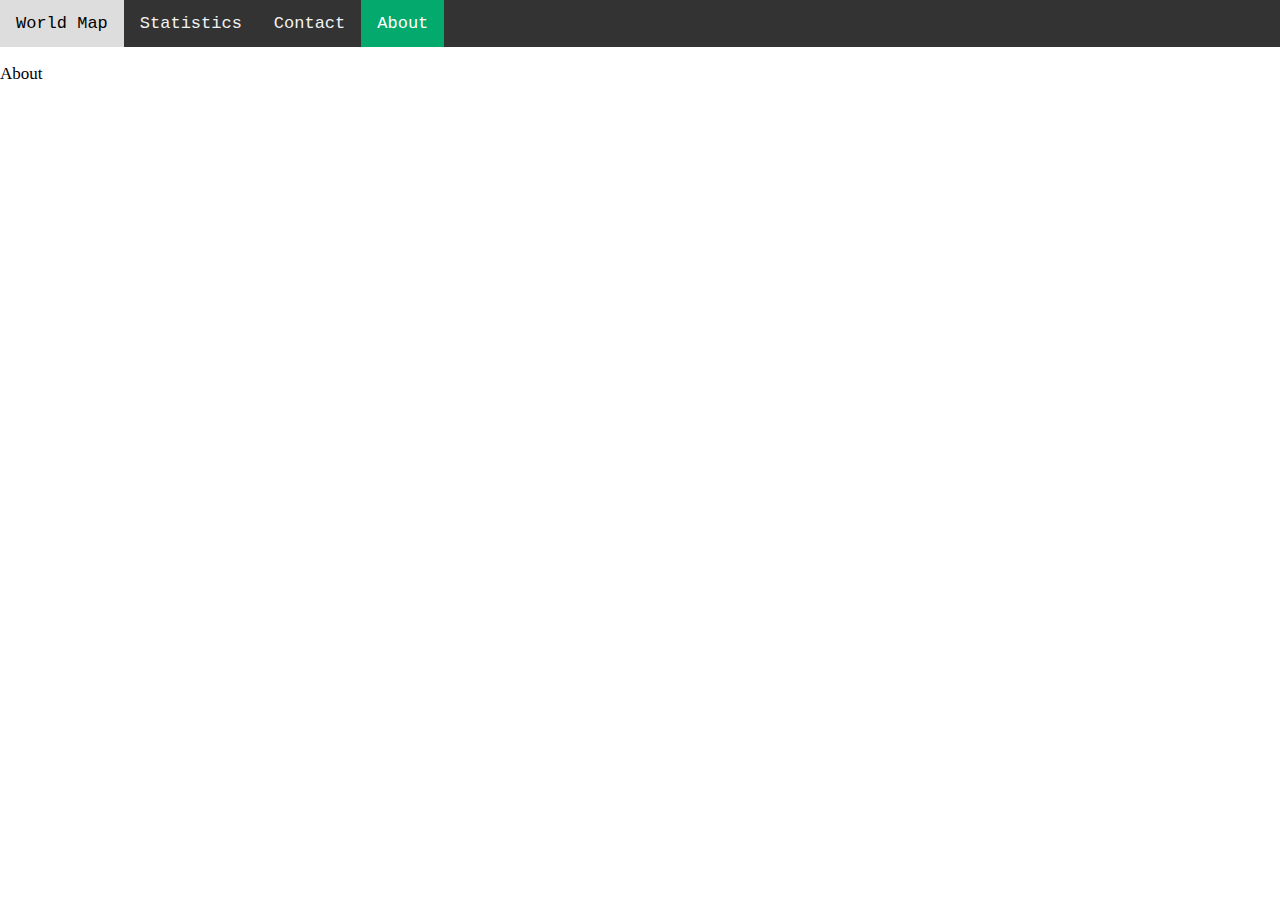
==== src/website/about.html @ 99cc54cd "Begin Milestone2" ====
<!DOCTYPE html>
<html>
    <head>
        <meta charset="utf-8">
        <meta http-equiv="X-UA-Compatible" content="IE=edge">
        <title></title>
        <meta name="description" content="">
        <meta name="viewport" content="width=device-width, initial-scale=1">
        <link rel="stylesheet" href="./css/about.css">
        <link rel="stylesheet" href="./css/main.css">
    </head>
    
    <body>
        <div class="topnav">
            <a href="world_map.html">World Map</a>
            <a href ="statistics.html">Statistics</a>
            <a href="contact.html">Contact</a>
            <a class ="active" href="about.html">About</a>
        </div>
        <p>About</p>
    </body>

</html>
---- src/website/css/main.css ----
/* Add a black background color to the top navigation */
body {
  margin: 0;
  background-color: #ffffff;
  font-family: 'Times New Roman', Times, serif;
  font-weight: 200;
  font-size: 17px;
}

.topnav {
    background-color: #333;
    font-family: 'Courier New', Courier, monospace;
    overflow: hidden;
}
  
/* Style the links inside the navigation bar */
.topnav a {
  float: left;
  color: #f2f2f2;
  text-align: center;
  padding: 14px 16px;
  text-decoration: none;
  font-size: 17px;
}

/* Change the color of links on hover */
.topnav a:hover {
  background-color: #ddd;
  color: black;
}

/* Add a color to the active/current link */
.topnav a.active {
  background-color: #04AA6D;
  color: white;
}
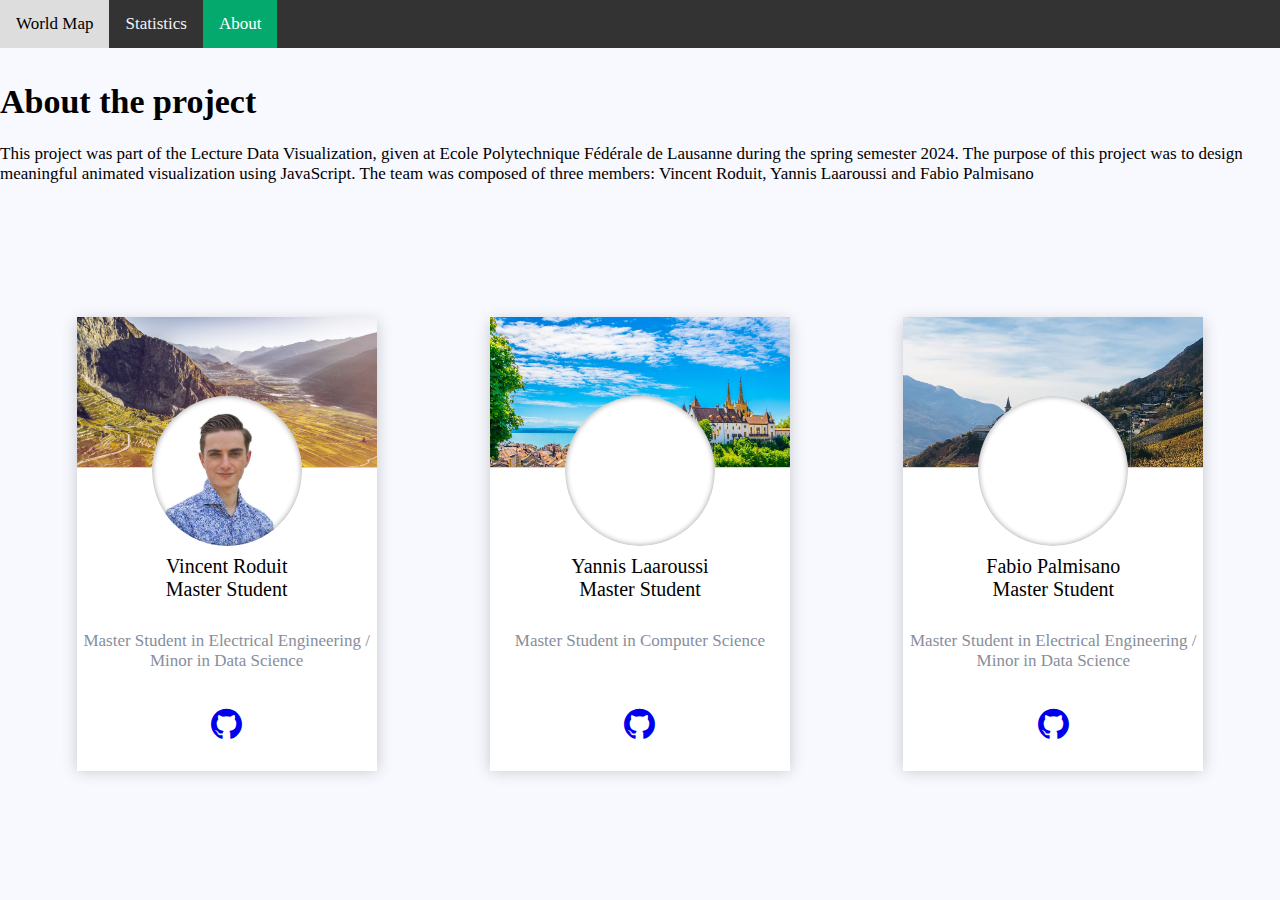
==== commit e704317d: "add about" ====
--- a/src/website/about.html
+++ b/src/website/about.html
@@ -8,16 +8,69 @@
         <meta name="viewport" content="width=device-width, initial-scale=1">
         <link rel="stylesheet" href="./css/about.css">
         <link rel="stylesheet" href="./css/main.css">
+        <link rel="stylesheet" href="https://cdnjs.cloudflare.com/ajax/libs/font-awesome/4.7.0/css/font-awesome.min.css">
     </head>
     
     <body>
         <div class="topnav">
             <a href="world_map.html">World Map</a>
             <a href ="statistics.html">Statistics</a>
-            <a href="contact.html">Contact</a>
             <a class ="active" href="about.html">About</a>
         </div>
-        <p>About</p>
+        <div class="header">
+            <h1>About the project</h1>
+            <p>This project was part of the Lecture Data Visualization, given at Ecole Polytechnique Fédérale de Lausanne during the spring semester 2024. The purpose of this project was to design meaningful animated visualization using JavaScript.
+            The team was composed of three members: Vincent Roduit, Yannis Laaroussi and Fabio Palmisano
+            </p>
+            <div class="card-container">
+                <div class="card">
+                    <div class="photo-vincent"></div>
+                    <div class="banner-vincent"></div>
+                    <ul>
+                        <li><b>Vincent Roduit</b></li>
+                        <li>Master Student</li>
+                    </ul>
+                    <div class="content">
+                        <p>Master Student in Electrical Engineering / Minor in Data Science</p>
+                    </div>
+                    <div class="github">
+                        <a href="https://github.com/roduit"class="fa fa fa-github" style="font-size:36px"></i></a>
+                    </div>
+                </div>
+                
+            
+                <!-- Second Card -->
+                <div class="card">
+                    <div class="photo-yannis"></div>
+                    <div class="banner-yannis"></div>
+                    <ul>
+                        <li><b>Yannis Laaroussi</b></li>
+                        <li>Master Student</li>
+                    </ul>
+                    <div class="content">
+                        <p>Master Student in Computer Science</p>
+                    </div>
+                    <div class="github">
+                        <a href="https://github.com/larouyan"class="fa fa fa-github" style="font-size:36px"></i></a>
+                    </div>
+                </div>
+            
+                <!-- Third Card -->
+                <div class="card">
+                    <div class="photo-fabio"></div>
+                    <div class="banner-fabio"></div>
+                    <ul>
+                        <li><b>Fabio Palmisano</b></li>
+                        <li>Master Student</li>
+                    </ul>
+                    <div class="content">
+                        <p>Master Student in Electrical Engineering / Minor in Data Science</p>
+                    </div>
+                    <div class="github">
+                        <a href="https://github.com/fpalmisa"class="fa fa fa-github" style="font-size:36px"></i></a>
+                    </div>
+                </div>
+            </div>
+          </div>
     </body>
-
-</html>+</html>
--- a/src/website/css/about.css
+++ b/src/website/css/about.css
@@ -0,0 +1,233 @@
+html 
+{
+    overflow-x: hidden;
+}
+
+body {
+
+    font-family: 'Lato', sans-serif;
+    margin: 0;
+    background-color: white;
+    
+}
+
+a
+{
+
+    text-decoration: none;
+
+}
+
+
+.card
+{
+    z-index: 1;
+    position: relative;
+    width: 300px;
+    height:450px;
+    margin: 0 auto;
+    margin-top:100px;
+    background-color: white;
+    -webkit-box-shadow: 0 0 10px rgba(0, 0, 0, 0.2);
+	  -moz-box-shadow: 0 0 10px rgba(0, 0, 0, 0.2);
+    box-shadow: 0 0 15px rgba(0, 0, 0, 0.2);
+    -webkit-transition: all 0.7s ease-in-out;
+    -moz-transition:    all 0.7s ease-in-out;
+    -o-transition:      all 0.7s ease-in-out;
+    -ms-transition:     all 0.7s ease-in-out;
+/*
+        -webkit-box-shadow: 0 0 10px rgba(0, 0, 0, 0.2), inset 0 0 50px rgba(0, 0, 0, 0.1);
+	-moz-box-shadow: 0 0 10px rgba(0, 0, 0, 0.2), inset 0 0 50px rgba(0, 0, 0, 0.1);
+	box-shadow: 0 0 15px rgba(0, 0, 0, 0.2), inset 0 0 50px rgba(0, 0, 0, 0.2);
+*/
+}
+.card.active
+{
+    height:490px;
+}
+.banner-vincent
+{
+    z-index: 2;
+    position: relative;
+    margin-top: -154px;
+    width:100%;
+    height:150px;
+    background-image: url('../pictures/chamoson.jpg');
+    background-size: cover;
+    border-bottom: solid 1px lightgrey;
+  
+    -webkit-transition: all 0.7s ease-in-out;
+    -moz-transition:    all 0.7s ease-in-out;
+    -o-transition:      all 0.7s ease-in-out;
+    -ms-transition:     all 0.7s ease-in-out;
+}
+.banner-fabio
+{
+    z-index: 2;
+    position: relative;
+    margin-top: -154px;
+    width:100%;
+    height:150px;
+    background-image: url('../pictures/flanthey.jpg');
+    background-size: cover;
+    border-bottom: solid 1px lightgrey;
+  
+    -webkit-transition: all 0.7s ease-in-out;
+    -moz-transition:    all 0.7s ease-in-out;
+    -o-transition:      all 0.7s ease-in-out;
+    -ms-transition:     all 0.7s ease-in-out;
+}
+.banner-yannis
+{
+    z-index: 2;
+    position: relative;
+    margin-top: -154px;
+    width:100%;
+    height:150px;
+    background-image: url('../pictures/neuch.jpg');
+    background-size: cover;
+    border-bottom: solid 1px lightgrey;
+  
+    -webkit-transition: all 0.7s ease-in-out;
+    -moz-transition:    all 0.7s ease-in-out;
+    -o-transition:      all 0.7s ease-in-out;
+    -ms-transition:     all 0.7s ease-in-out;
+}
+.banner.active
+{
+    height: 0;
+  
+}
+
+.photo-vincent
+{
+    z-index: 3;
+    position: relative;
+    border-radius: 50%;
+    height: 150px;
+    width: 150px;
+    background-color: white;
+    margin: 0 auto;
+    background-image: url(../pictures/vincent.jpg);
+    background-size: cover;
+    background-position: 50% 50%;
+    top:75px;
+    -webkit-box-shadow: inset 0px 0px 5px 1px rgba(0,0,0,0.3);
+    -moz-box-shadow: inset 0px 0px 5px 1px rgba(0,0,0,0.3);
+    box-shadow: inset 0px 0px 5px 1px rgba(0,0,0,0.3);
+    -webkit-transition: top 0.7s ease-in-out, background 0.15s ease;
+    -moz-transition:    top 0.7s ease-in-out, background 0.15s ease;
+    -o-transition:      top 0.7s ease-in-out, background 0.15s ease;
+    -ms-transition:     top 0.7s ease-in-out, background 0.15s ease;
+}
+.photo-fabio
+{
+    z-index: 3;
+    position: relative;
+    border-radius: 50%;
+    height: 150px;
+    width: 150px;
+    background-color: white;
+    margin: 0 auto;
+    background-image: url(https://filmshotfreezer.files.wordpress.com/2011/07/untitled-1.jpg);
+    background-size: cover;
+    background-position: 50% 50%;
+    top:75px;
+    -webkit-box-shadow: inset 0px 0px 5px 1px rgba(0,0,0,0.3);
+    -moz-box-shadow: inset 0px 0px 5px 1px rgba(0,0,0,0.3);
+    box-shadow: inset 0px 0px 5px 1px rgba(0,0,0,0.3);
+    -webkit-transition: top 0.7s ease-in-out, background 0.15s ease;
+    -moz-transition:    top 0.7s ease-in-out, background 0.15s ease;
+    -o-transition:      top 0.7s ease-in-out, background 0.15s ease;
+    -ms-transition:     top 0.7s ease-in-out, background 0.15s ease;
+}
+.photo-yannis
+{
+    z-index: 3;
+    position: relative;
+    border-radius: 50%;
+    height: 150px;
+    width: 150px;
+    background-color: white;
+    margin: 0 auto;
+    background-image: url(https://filmshotfreezer.files.wordpress.com/2011/07/untitled-1.jpg);
+    background-size: cover;
+    background-position: 50% 50%;
+    top:75px;
+    -webkit-box-shadow: inset 0px 0px 5px 1px rgba(0,0,0,0.3);
+    -moz-box-shadow: inset 0px 0px 5px 1px rgba(0,0,0,0.3);
+    box-shadow: inset 0px 0px 5px 1px rgba(0,0,0,0.3);
+    -webkit-transition: top 0.7s ease-in-out, background 0.15s ease;
+    -moz-transition:    top 0.7s ease-in-out, background 0.15s ease;
+    -o-transition:      top 0.7s ease-in-out, background 0.15s ease;
+    -ms-transition:     top 0.7s ease-in-out, background 0.15s ease;
+}
+.photo.active
+{
+    top:-80px;
+}
+.card ul
+{
+    list-style: none;
+    text-align: center;
+    padding-left: 0;
+    margin-top:87px;
+    margin-bottom:30px;
+    font-size: 20px;
+    -webkit-transition: all 0.7s ease-in-out;
+    -moz-transition:    all 0.7s ease-in-out;
+    -o-transition:      all 0.7s ease-in-out;
+    -ms-transition:     all 0.7s ease-in-out;
+}
+
+.card ul.active
+{
+    opacity:0;
+    visibility: hidden;
+}
+
+.card i
+{
+    font-size: 25px;
+    display: inline-block;
+    margin-top:10px;
+    margin-left: 40px;
+    margin-right: 150px;
+    width: 300px;;
+    text-align: left;
+    color: #C7D0E1;
+}
+
+.content
+{
+    z-index: 4;
+    position: relative;
+    text-align: center;
+    color: #878e9c;
+    height: 50px;
+    -webkit-transition: all 0.7s ease-in-out;
+    -moz-transition:    all 0.7s ease-in-out;
+    -o-transition:      all 0.7s ease-in-out;
+    -ms-transition:     all 0.7s ease-in-out;
+}
+
+.card-container {
+  display: flex;
+  justify-content: space-between;
+  flex-wrap: wrap;
+  padding: 20px;
+}
+
+.github {
+  width: 300px;
+  height: 50px;
+  margin-top: 25px;
+  text-align: center;
+  position: absolute;
+  -webkit-transition: all 1.5s ease-in-out;
+  -moz-transition:    all 1.5s ease-in-out;
+  -o-transition:      all 1.5s ease-in-out;
+  -ms-transition:     all 1.5 ease-in-out;
+}
+
+
--- a/src/website/css/main.css
+++ b/src/website/css/main.css
@@ -1,19 +1,24 @@
-/* Add a black background color to the top navigation */
 body {
   margin: 0;
-  background-color: #ffffff;
-  font-family: 'Times New Roman', Times, serif;
+  background-color: #F8F8FF;
+  font-family: 'Inter';
   font-weight: 200;
   font-size: 17px;
+  padding-top: 60px;
+}
+.topnav {
+  position: fixed;
+  top: 0;
+  width: 100%;
+  display: flex;
+  background-color: #333;
+  font-family: 'Inter';
+  overflow: hidden;
+  align-items: center;
+  justify-content: flex-start;
+  z-index: 1000;
 }
 
-.topnav {
-    background-color: #333;
-    font-family: 'Courier New', Courier, monospace;
-    overflow: hidden;
-}
-  
-/* Style the links inside the navigation bar */
 .topnav a {
   float: left;
   color: #f2f2f2;
@@ -23,14 +28,80 @@
   font-size: 17px;
 }
 
-/* Change the color of links on hover */
+.switch {
+  margin-right: 30px;
+  margin-left: auto;
+}
+
 .topnav a:hover {
   background-color: #ddd;
   color: black;
 }
 
-/* Add a color to the active/current link */
 .topnav a.active {
   background-color: #04AA6D;
   color: white;
-}+}
+
+#title {
+  font-size: 50px;
+  text-align: center;
+  margin-top: 20px;
+  margin-bottom: 20px;
+  background-image: url(https://upload.wikimedia.org/wikipedia/commons/5/5c/Olympic_rings_without_rims.svg);
+  background-repeat: no-repeat;
+  background-position: center 120px;
+  background-size: 120px;
+}
+
+.center-text {
+  text-align: center;
+}
+
+.paragraph {
+  margin-top: 20px;
+  margin-bottom: 20px;
+  margin-left: 50px;
+  margin-right: 50px;
+  font-size: 20px;
+  text-align: justify;
+  position: relative;
+}
+
+@media screen and (max-width: 600px) {
+  .topnav a {
+      padding: 12px 10px;
+      font-size: 15px;
+  }
+
+  #title {
+      font-size: 30px;
+      background-position: center 60px;
+      background-size: 80px;
+  }
+
+  .paragraph {
+      margin-left: 10px;
+      margin-right: 10px;
+      font-size: 16px;
+  }
+}
+
+@media screen and (min-width: 601px) and (max-width: 1024px) {
+  .topnav a {
+      padding: 13px 12px;
+      font-size: 16px;
+  }
+
+  #title {
+      font-size: 40px;
+      background-position: center 90px;
+      background-size: 100px;
+  }
+
+  .paragraph {
+      margin-left: 20px;
+      margin-right: 20px;
+      font-size: 18px;
+  }
+}
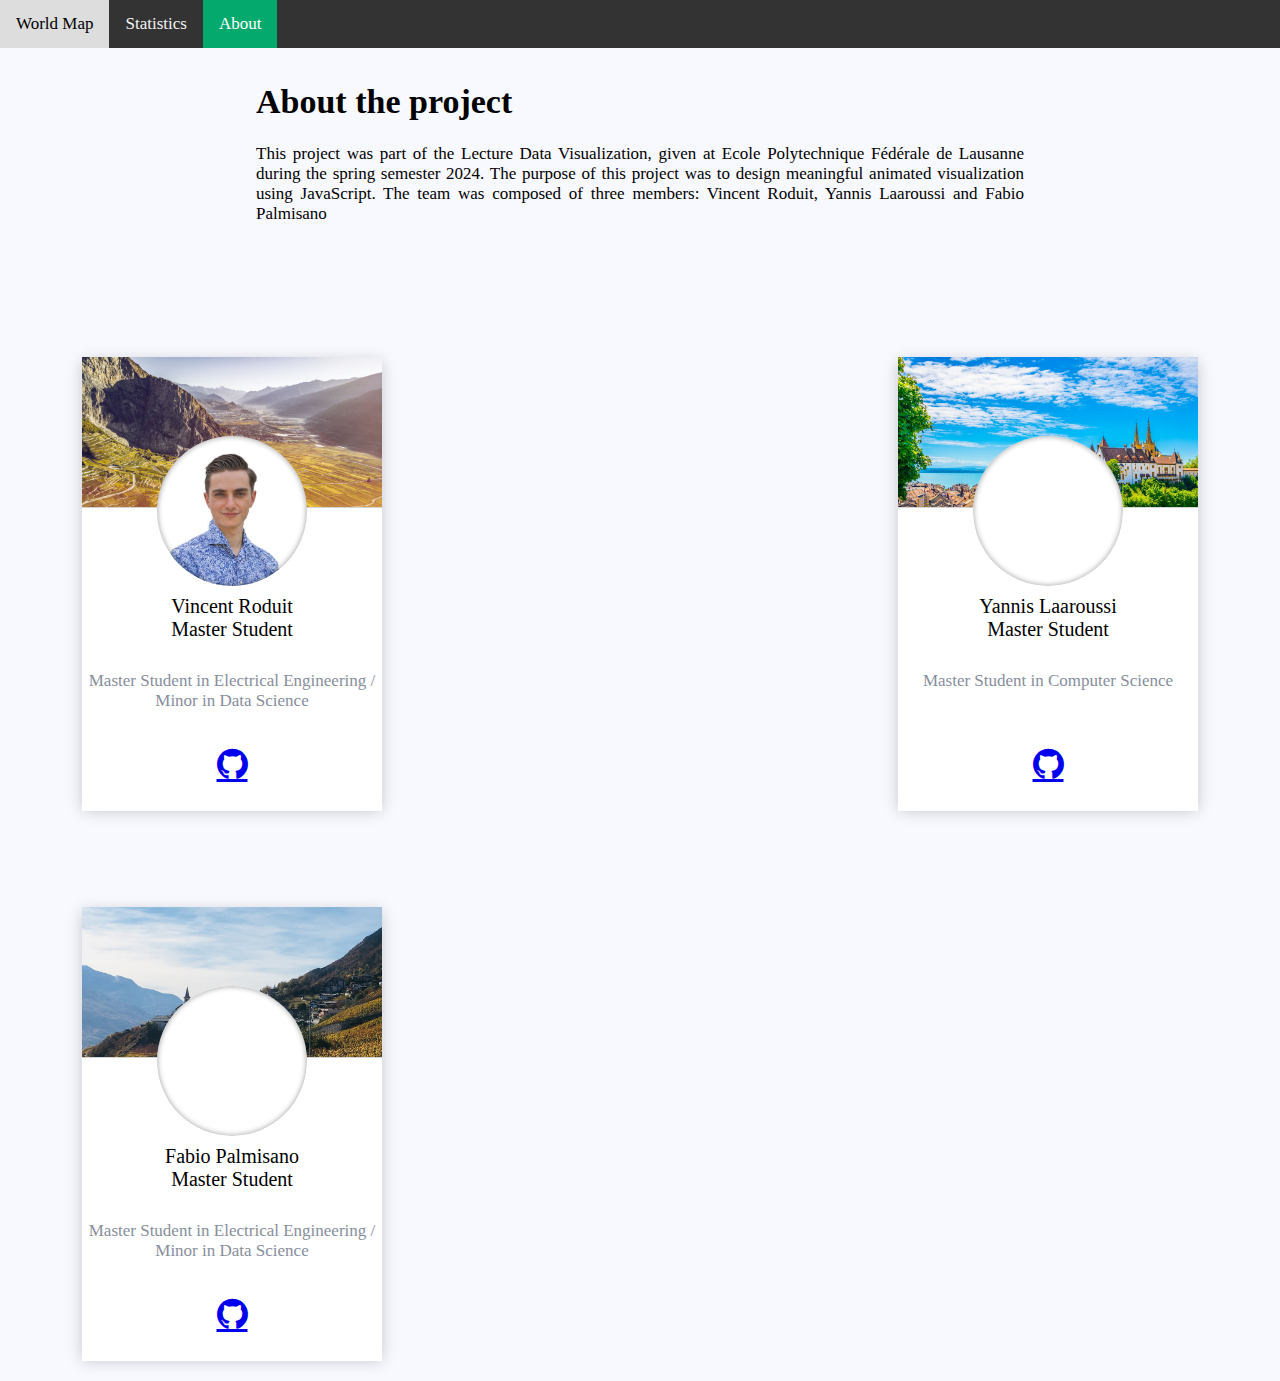
==== commit 4e7cad01: "modify about" ====
--- a/src/website/about.html
+++ b/src/website/about.html
@@ -22,55 +22,55 @@
             <p>This project was part of the Lecture Data Visualization, given at Ecole Polytechnique Fédérale de Lausanne during the spring semester 2024. The purpose of this project was to design meaningful animated visualization using JavaScript.
             The team was composed of three members: Vincent Roduit, Yannis Laaroussi and Fabio Palmisano
             </p>
-            <div class="card-container">
-                <div class="card">
-                    <div class="photo-vincent"></div>
-                    <div class="banner-vincent"></div>
-                    <ul>
-                        <li><b>Vincent Roduit</b></li>
-                        <li>Master Student</li>
-                    </ul>
-                    <div class="content">
-                        <p>Master Student in Electrical Engineering / Minor in Data Science</p>
-                    </div>
-                    <div class="github">
-                        <a href="https://github.com/roduit"class="fa fa fa-github" style="font-size:36px"></i></a>
-                    </div>
+        </div>
+        <div class="card-container">
+            <div class="card">
+                <div class="photo-vincent"></div>
+                <div class="banner-vincent"></div>
+                <ul>
+                    <li><b>Vincent Roduit</b></li>
+                    <li>Master Student</li>
+                </ul>
+                <div class="content">
+                    <p>Master Student in Electrical Engineering / Minor in Data Science</p>
                 </div>
-                
-            
-                <!-- Second Card -->
-                <div class="card">
-                    <div class="photo-yannis"></div>
-                    <div class="banner-yannis"></div>
-                    <ul>
-                        <li><b>Yannis Laaroussi</b></li>
-                        <li>Master Student</li>
-                    </ul>
-                    <div class="content">
-                        <p>Master Student in Computer Science</p>
-                    </div>
-                    <div class="github">
-                        <a href="https://github.com/larouyan"class="fa fa fa-github" style="font-size:36px"></i></a>
-                    </div>
-                </div>
-            
-                <!-- Third Card -->
-                <div class="card">
-                    <div class="photo-fabio"></div>
-                    <div class="banner-fabio"></div>
-                    <ul>
-                        <li><b>Fabio Palmisano</b></li>
-                        <li>Master Student</li>
-                    </ul>
-                    <div class="content">
-                        <p>Master Student in Electrical Engineering / Minor in Data Science</p>
-                    </div>
-                    <div class="github">
-                        <a href="https://github.com/fpalmisa"class="fa fa fa-github" style="font-size:36px"></i></a>
-                    </div>
+                <div class="github">
+                    <a href="https://github.com/roduit"class="fa fa fa-github" style="font-size:36px"></i></a>
                 </div>
             </div>
-          </div>
+            
+        
+            <!-- Second Card -->
+            <div class="card">
+                <div class="photo-yannis"></div>
+                <div class="banner-yannis"></div>
+                <ul>
+                    <li><b>Yannis Laaroussi</b></li>
+                    <li>Master Student</li>
+                </ul>
+                <div class="content">
+                    <p>Master Student in Computer Science</p>
+                </div>
+                <div class="github">
+                    <a href="https://github.com/larouyan"class="fa fa fa-github" style="font-size:36px"></i></a>
+                </div>
+            </div>
+        
+            <!-- Third Card -->
+            <div class="card">
+                <div class="photo-fabio"></div>
+                <div class="banner-fabio"></div>
+                <ul>
+                    <li><b>Fabio Palmisano</b></li>
+                    <li>Master Student</li>
+                </ul>
+                <div class="content">
+                    <p>Master Student in Electrical Engineering / Minor in Data Science</p>
+                </div>
+                <div class="github">
+                    <a href="https://github.com/fpalmisa"class="fa fa fa-github" style="font-size:36px"></i></a>
+                </div>
+            </div>
+        </div>
     </body>
 </html>
--- a/src/website/css/about.css
+++ b/src/website/css/about.css
@@ -1,24 +1,9 @@
-html 
-{
-    overflow-x: hidden;
-}
-
-body {
-
-    font-family: 'Lato', sans-serif;
-    margin: 0;
-    background-color: white;
-    
-}
-
-a
-{
-
-    text-decoration: none;
-
-}
-
-
+.header
+{
+    margin-left: 20%;
+    margin-right: 20%;
+    text-align: justify;
+}
 .card
 {
     z-index: 1;
@@ -27,6 +12,8 @@
     height:450px;
     margin: 0 auto;
     margin-top:100px;
+    margin-left: 5%;
+    margin-right: 5%;
     background-color: white;
     -webkit-box-shadow: 0 0 10px rgba(0, 0, 0, 0.2);
 	  -moz-box-shadow: 0 0 10px rgba(0, 0, 0, 0.2);
